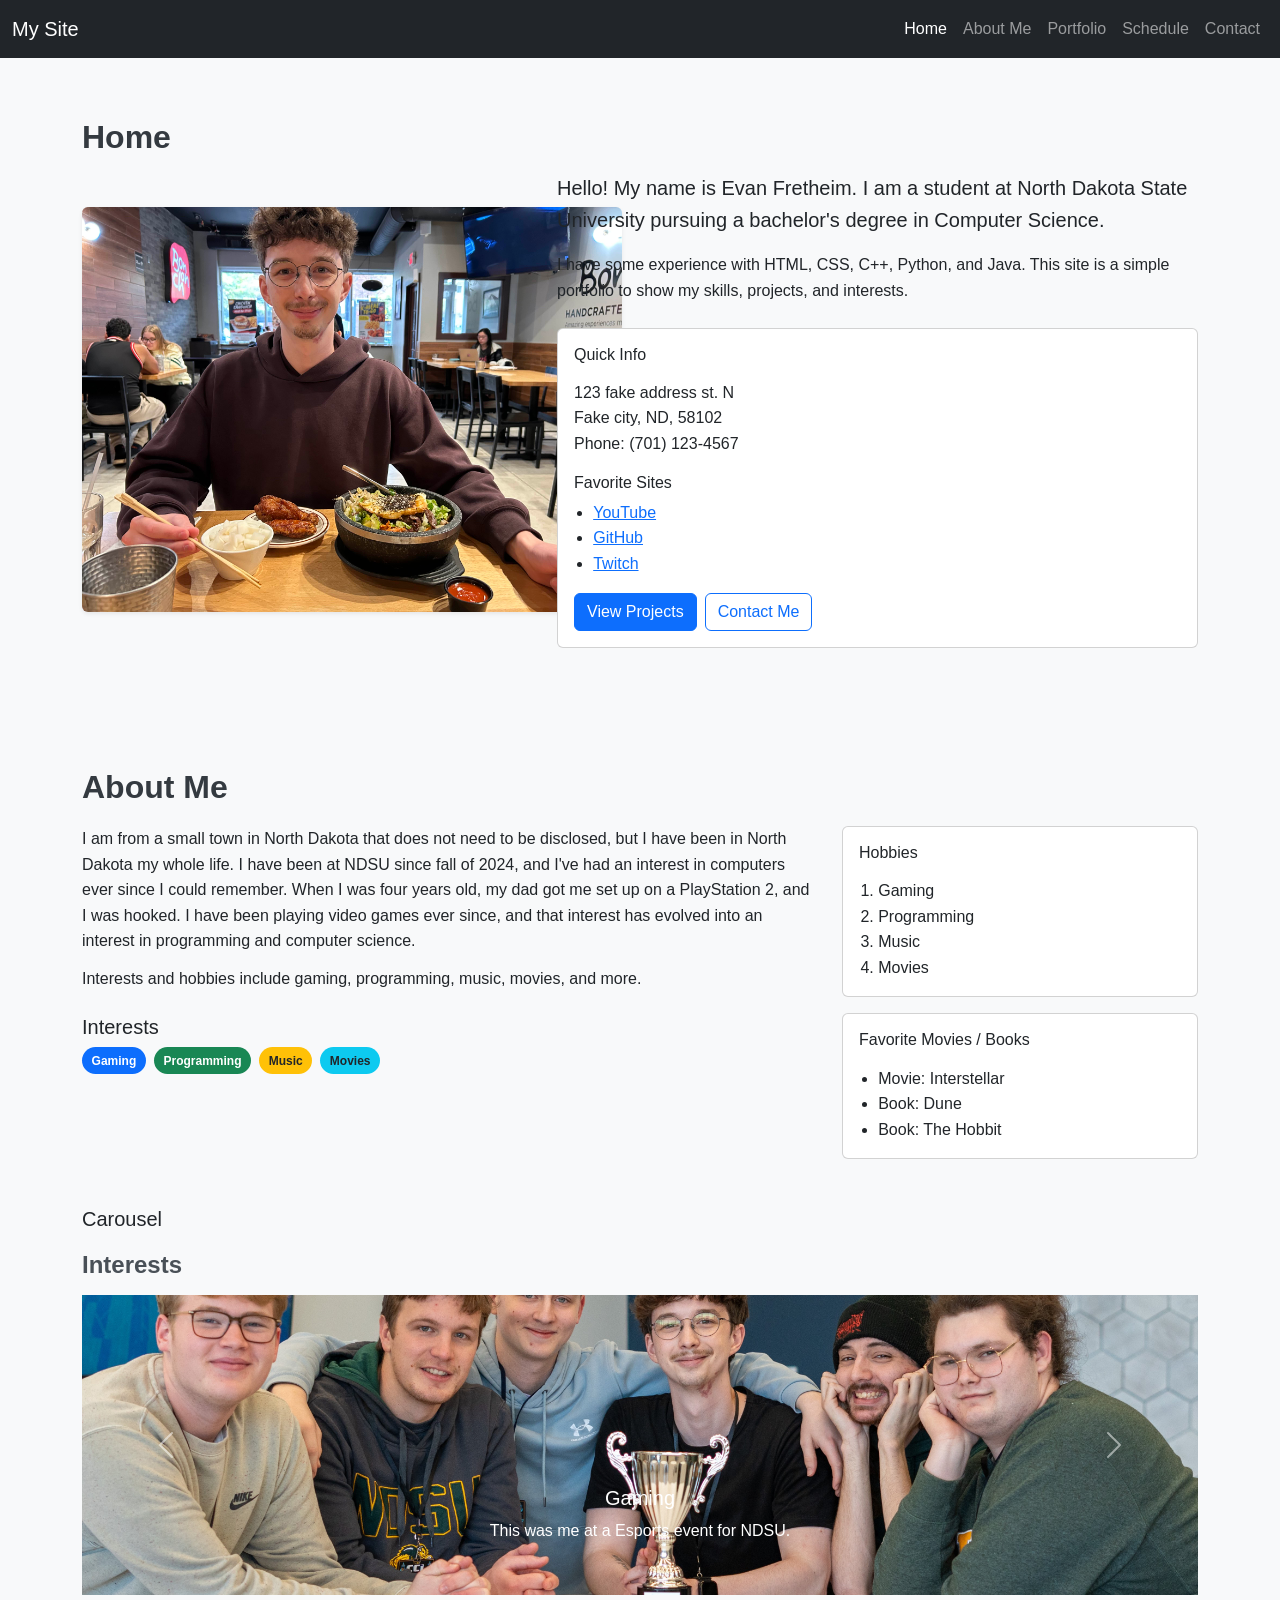
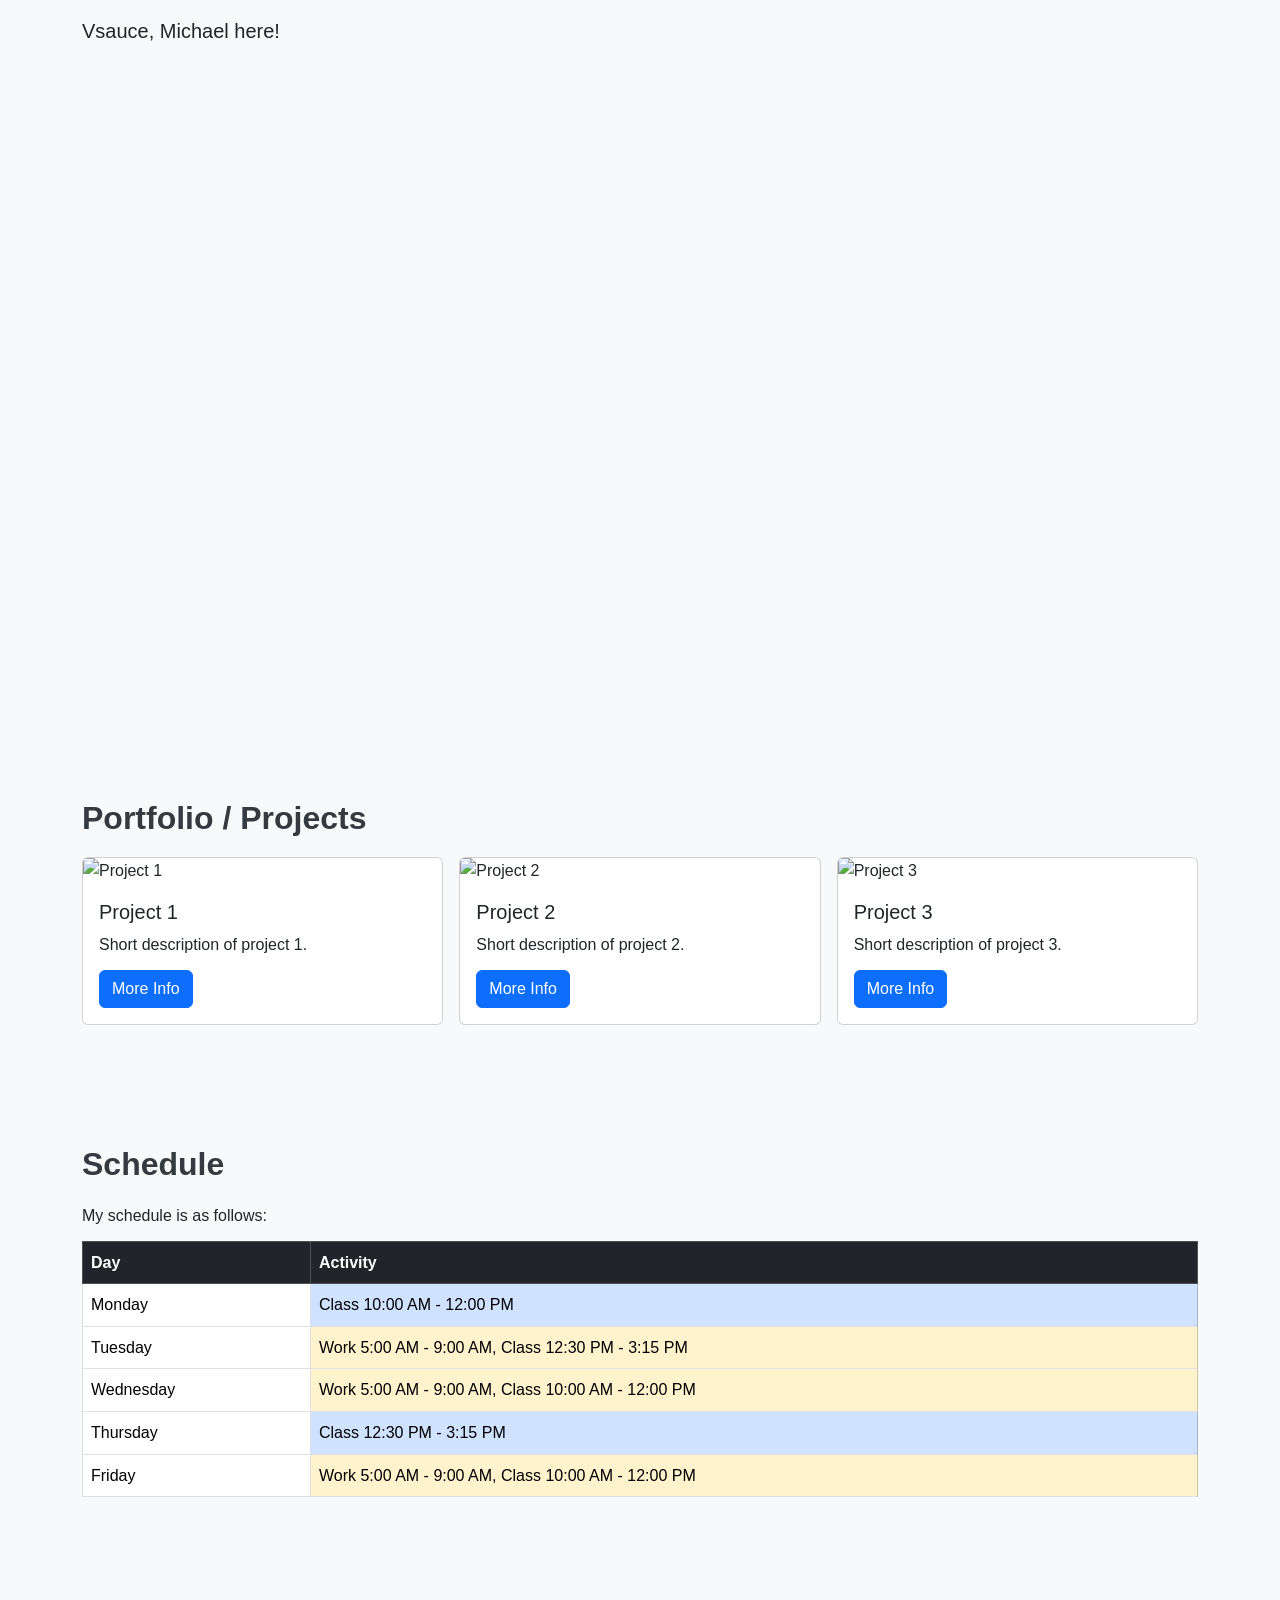
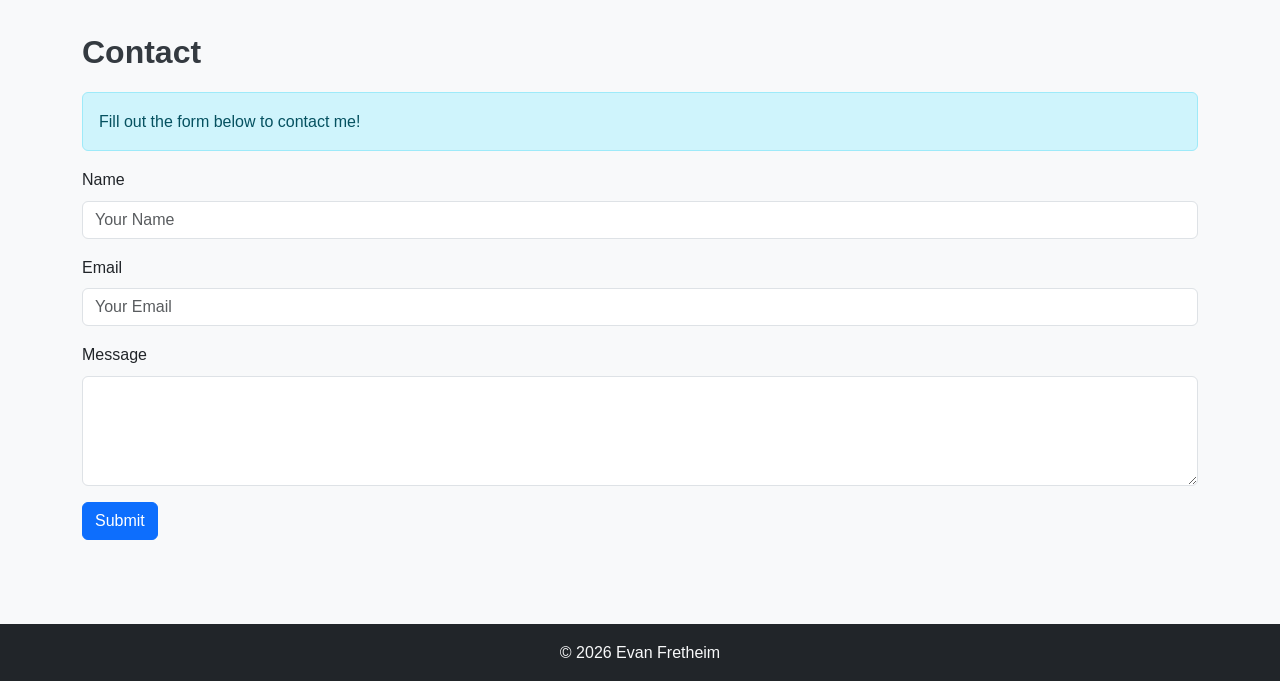
==== .github/index.html @ bf16ab37 "Adding final touches to index.html and style.css" ====
<!doctype html>
<html lang="en">

<head>
    <!-- Required meta tags -->
    <meta charset="utf-8">
    <meta name="viewport" content="width=device-width, initial-scale=1">

    <!-- Bootstrap CSS -->
    <link href="https://cdn.jsdelivr.net/npm/bootstrap@5.0.2/dist/css/bootstrap.min.css" rel="stylesheet"
        integrity="sha384-EVSTQN3/azprG1Anm3QDgpJLIm9Nao0Yz1ztcQTwFspd3yD65VohhpuuCOmLASjC" crossorigin="anonymous">

    <link rel="stylesheet" href="css/style.css">

    <title>Evan Fretheim</title>
</head>

<body>
    <header>
        <nav class="navbar navbar-expand-lg navbar-dark bg-dark">
            <div class="container-fluid">
                <a class="navbar-brand" href="#home">My Site</a>
                <button class="navbar-toggler" type="button" data-bs-toggle="collapse" data-bs-target="#navbarNav"
                    aria-controls="navbarNav" aria-expanded="false" aria-label="Toggle navigation">
                    <span class="navbar-toggler-icon"></span>
                </button>
                <div class="collapse navbar-collapse" id="navbarNav">
                    <ul class="navbar-nav ms-auto">
                        <li class="nav-item">
                            <a class="nav-link active" aria-current="page" href="#home">Home</a>
                        </li>
                        <li class="nav-item">
                            <a class="nav-link" href="#aboutme">About Me</a>
                        </li>
                        <li class="nav-item">
                            <a class="nav-link" href="#portfolio">Portfolio</a>
                        </li>
                        <li class="nav-item">
                            <a class="nav-link" href="#schedule">Schedule</a>
                        </li>
                        <li class="nav-item">
                            <a class="nav-link" href="#contact">Contact</a>
                        </li>
                    </ul>
                </div>
            </div>
        </nav>
    </header>


    <!-- == HOME == -->
    <main>
        <section id="home" class="section-space">
            <div class="container">
                <h1 class="mb-3">Home</h1>

                <div class="row align-items-center g-4">
                    <!-- Left column: image -->
                    <div class="col-12 col-lg-5 text-center">
                        <img src="images/me.jpg" alt="me" class="img-fluid rounded shadow-sm"
                            style="max-width: 540px;" />
                    </div>

                    <!-- Right column: intro + card -->
                    <div class="col-12 col-lg-7">
                        <p class="lead mb-3">
                            Hello! My name is Evan Fretheim. I am a student at North Dakota State University pursuing a
                            bachelor's
                            degree in Computer Science.
                        </p>

                        <p class="mb-4">
                            I have some experience with HTML, CSS, C++, Python, and Java. This site is a simple
                            portfolio to show my
                            skills, projects, and interests.
                        </p>

                        <div class="card">
                            <div class="card-body">
                                <h2 class="h6 mb-3">Quick Info</h2>

                                <address class="mb-3">
                                    123 fake address st. N <br />
                                    Fake city, ND, 58102<br />
                                    Phone: (701) 123-4567<br />
                                </address>

                                <h2 class="h6 mb-2">Favorite Sites</h2>
                                <ul class="mb-3">
                                    <li><a href="https://www.youtube.com" target="_blank">YouTube</a></li>
                                    <li><a href="https://www.github.com" target="_blank">GitHub</a></li>
                                    <li><a href="https://www.twitch.tv" target="_blank">Twitch</a></li>
                                </ul>

                                <div class="d-flex flex-wrap gap-2">
                                    <a class="btn btn-primary" href="#portfolio">View Projects</a>
                                    <a class="btn btn-outline-primary" href="#contact">Contact Me</a>
                                </div>
                            </div>
                        </div>
                    </div>
                </div>

            </div>
        </section>

        <!-- == ABOUT ME == -->
        <section id="aboutme" class="section-space">
            <div class="container">
                <h1>About Me</h1>

                <div class="row g-4">
                    <!-- Left column: main text -->
                    <div class="col-12 col-lg-8">
                        <article>
                            <p>
                                I am from a small town in North Dakota that does not need to be disclosed, but I have
                                been in North
                                Dakota my whole life.
                                I have been at NDSU since fall of 2024, and I've had an interest in computers ever since
                                I could
                                remember.
                                When I was four years old, my dad got me set up on a PlayStation 2, and I was hooked. I
                                have been
                                playing video games ever since,
                                and that interest has evolved into an interest in programming and computer science.
                            </p>

                            <p class="mb-0">
                                Interests and hobbies include gaming, programming, music, movies, and more.
                            </p>
                        </article>

                        <h2 class="h5 mt-4">Interests</h2>
                        <div class="d-flex flex-wrap gap-2">
                            <span class="badge bg-primary">Gaming</span>
                            <span class="badge bg-success">Programming</span>
                            <span class="badge bg-warning text-dark">Music</span>
                            <span class="badge bg-info text-dark">Movies</span>
                        </div>
                    </div>

                    <!-- Right column: quick cards -->
                    <div class="col-12 col-lg-4">
                        <div class="card mb-3">
                            <div class="card-body">
                                <h2 class="h6 mb-3">Hobbies</h2>
                                <ol class="mb-0">
                                    <li>Gaming</li>
                                    <li>Programming</li>
                                    <li>Music</li>
                                    <li>Movies</li>
                                </ol>
                            </div>
                        </div>

                        <div class="card">
                            <div class="card-body">
                                <h2 class="h6 mb-3">Favorite Movies / Books</h2>
                                <ul class="mb-0">
                                    <li>Movie: Interstellar</li>
                                    <li>Book: Dune</li>
                                    <li>Book: The Hobbit</li>
                                </ul>
                            </div>
                        </div>
                    </div>
                </div>

                <!-- Carousel stays below -->
                <h2 class="h5 mt-5">Carousel</h2>


                <!-- == Carousel == -->
                <h2>Interests</h2>
                <div id="carouselExample" class="carousel slide" data-bs-ride="carousel">
                    <div class="carousel-inner">
                        <div class="carousel-item active">
                            <img src="images/esports.png" class="d-block w-100" alt="Gaming">
                            <div class="carousel-caption d-none d-md-block">
                                <h5>Gaming</h5>
                                <p>This was me at a Esports event for NDSU.</p>
                            </div>
                        </div>
                        <div class="carousel-item">
                            <img src="images/programming.avif" class="d-block w-100" alt="Programming">
                            <div class="carousel-caption d-none d-md-block">
                                <h5>Programming</h5>
                                <p>I also enjoy programming and learning new languages.</p>
                            </div>
                        </div>
                        <div class="carousel-item">
                            <img src="images/music.jpg" class="d-block w-100" alt="Music">
                            <div class="carousel-caption d-none d-md-block">
                                <h5 style="color: darkblue">Music</h5>
                                <p style="color: darkblue">Music is another one of my interests.</p>
                            </div>
                        </div>
                    </div>
                    <button class="carousel-control-prev" type="button" data-bs-target="#carouselExample"
                        data-bs-slide="prev">
                        <span class="carousel-control-prev-icon" aria-hidden="true"></span>
                        <span class="visually-hidden">Previous</span>
                    </button>
                    <button class="carousel-control-next" type="button" data-bs-target="#carouselExample"
                        data-bs-slide="next">
                        <span class="carousel-control-next-icon" aria-hidden="true"></span>
                        <span class="visually-hidden">Next</span>
                    </button>
                </div>

                <h2 class="h5 mt-4">Vsauce, Michael here!</h2>
                <div class="ratio ratio-16x9">
                    <iframe src="https://www.youtube.com/embed/s86-Z-CbaHA" title="The Banach–Tarski Paradox"
                        allowfullscreen>
                    </iframe>
                </div>

            </div>
        </section>

        <!-- == PORTFOLIO == -->
        <section id="portfolio" class="section-space">
            <div class="container">
                <h1>Portfolio / Projects</h1>
                <div class="row g-3">
                    <div class="col-12 col-md-4">
                        <div class="card">
                            <img src="https://picsum.photos/600/300?random=5" class="card-img-top" alt="Project 1">
                            <div class="card-body">
                                <h2 class="h5 card-title">Project 1</h2>
                                <p class="card-text">Short description of project 1.</p>
                                <button class="btn btn-primary" data-bs-toggle="modal" data-bs-target="#projectModal">
                                    More Info
                                </button>
                            </div>
                        </div>
                    </div>

                    <div class="col-12 col-md-4">
                        <div class="card">
                            <img src="https://picsum.photos/600/300?random=6" class="card-img-top" alt="Project 2">
                            <div class="card-body">
                                <h2 class="h5 card-title">Project 2</h2>
                                <p class="card-text">Short description of project 2.</p>
                                <button class="btn btn-primary" data-bs-toggle="modal" data-bs-target="#projectModal">
                                    More Info
                                </button>
                            </div>
                        </div>
                    </div>

                    <div class="col-12 col-md-4">
                        <div class="card">
                            <img src="https://picsum.photos/600/300?random=7" class="card-img-top" alt="Project 3">
                            <div class="card-body">
                                <h2 class="h5 card-title">Project 3</h2>
                                <p class="card-text">Short description of project 3.</p>
                                <button class="btn btn-primary" data-bs-toggle="modal" data-bs-target="#projectModal">
                                    More Info
                                </button>
                            </div>
                        </div>
                    </div>
                </div>
            </div>
        </section>

        <!-- == SCHEDULE == -->
        <section id="schedule" class="section-space">
            <div class="container">
                <h1>Schedule</h1>
                <p>My schedule is as follows:</p>
                <table class="table table-bordered">
                    <thead class="table-dark">
                        <tr>
                            <th>Day</th>
                            <th>Activity</th>
                        </tr>
                    </thead>
                    <tbody>
                        <tr>
                            <td>Monday</td>
                            <td class="table-primary">Class 10:00 AM - 12:00 PM</td>
                        </tr>
                        <tr>
                            <td>Tuesday</td>
                            <td class="table-warning">Work 5:00 AM - 9:00 AM, Class 12:30 PM - 3:15 PM</td>
                        </tr>
                        <tr>
                            <td>Wednesday</td>
                            <td class="table-warning">Work 5:00 AM - 9:00 AM, Class 10:00 AM - 12:00 PM</td>
                        </tr>
                        <tr>
                            <td>Thursday</td>
                            <td class="table-primary">Class 12:30 PM - 3:15 PM</td>
                        </tr>
                        <tr>
                            <td>Friday</td>
                            <td class="table-warning">Work 5:00 AM - 9:00 AM, Class 10:00 AM - 12:00 PM</td>
                        </tr>
                    </tbody>
                </table>

            </div>
        </section>

        <!-- == CONTACT == -->
        <section id="contact" class="section-space">
            <div class="container">
                <h1>Contact</h1>

                <div class="alert alert-info">
                    Fill out the form below to contact me!
                </div>

                <form>
                    <div class="mb-3">
                        <label for="name" class="form-label">Name</label>
                        <input type="text" class="form-control" id="name" placeholder="Your Name" required>
                    </div>

                    <div class="mb-3">
                        <label for="email" class="form-label">Email</label>
                        <input type="email" class="form-control" id="email" placeholder="Your Email" required>
                    </div>

                    <div class="mb-3">
                        <label for="message" class="form-label">Message</label>
                        <textarea id="message" class="form-control" rows="4" required></textarea>
                    </div>

                    <button type="submit" class="btn btn-primary">Submit</button>
                </form>

            </div>
        </section>
    </main>

    <div class="modal fade" id="projectModal" tabindex="-1" aria-hidden="true">
        <div class="modal-dialog">
            <div class="modal-content">
                <div class="modal-header">
                    <h5 class="modal-title">Project Details</h5>
                    <button type="button" class="btn-close" data-bs-dismiss="modal"></button>
                </div>
                <div class="modal-body">
                    More details about the selected project.
                </div>
                <div class="modal-footer">
                    <button type="button" class="btn btn-secondary" data-bs-dismiss="modal">Close</button>
                </div>
            </div>
        </div>
    </div>


    <script src="https://cdn.jsdelivr.net/npm/bootstrap@5.0.2/dist/js/bootstrap.bundle.min.js"></script>

    <footer class="bg-dark text-light text-center py-3 mt-4">
        © 2026 Evan Fretheim
    </footer>
</body>

</html>
---- .github/css/style.css ----
.section-space {
    padding: 60px 0;
}

a {
    transition: color 0.2s ease;
}

a:hover {
    color: blue;
}

body {
    background-color: #f8f9fa;
    font-family: Arial, Helvetica, sans-serif;
    color: #212529;
    line-height: 1.6;
}

h1 {
    color: #343a40;
    font-size: 2rem;
    font-weight: 700;
    margin-bottom: 20px;
}

h2 {
    color: #495057;
    font-size: 1.5rem;
    font-weight: 600;
    margin-bottom: 15px;
    margin-top: 20px;
}

.card {
    transition: transform 0.2s ease;
}

.card:hover {
    transform: translateY(-5px);
}

.carousel img {
    height: 300px;
    object-fit: cover;
}

p {
    margin-bottom: 12px;
}

img {
    max-width: 100%;
    height: auto;
}

ul,
ol {
    padding-left: 1.2rem;
}

.badge {
    padding: 0.6em 0.8em;
    border-radius: 999px;
    font-weight: 600;
}
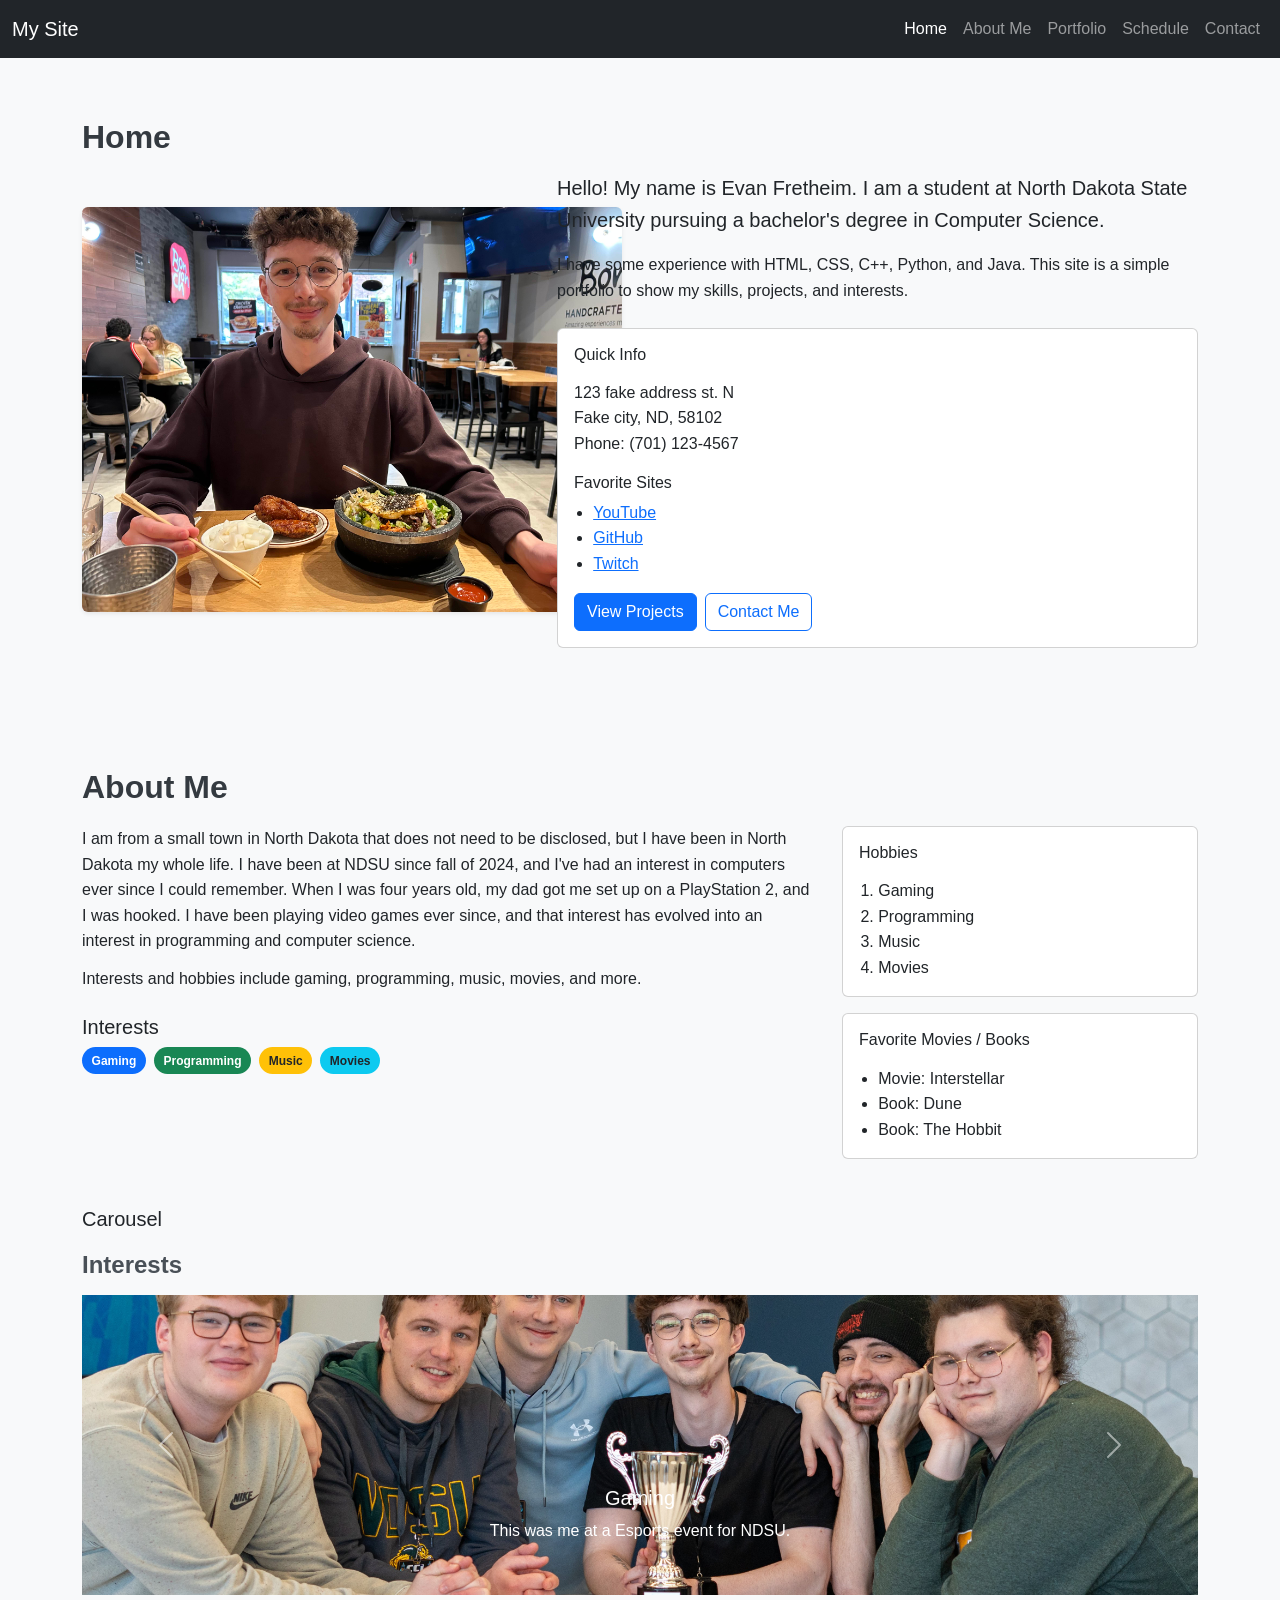
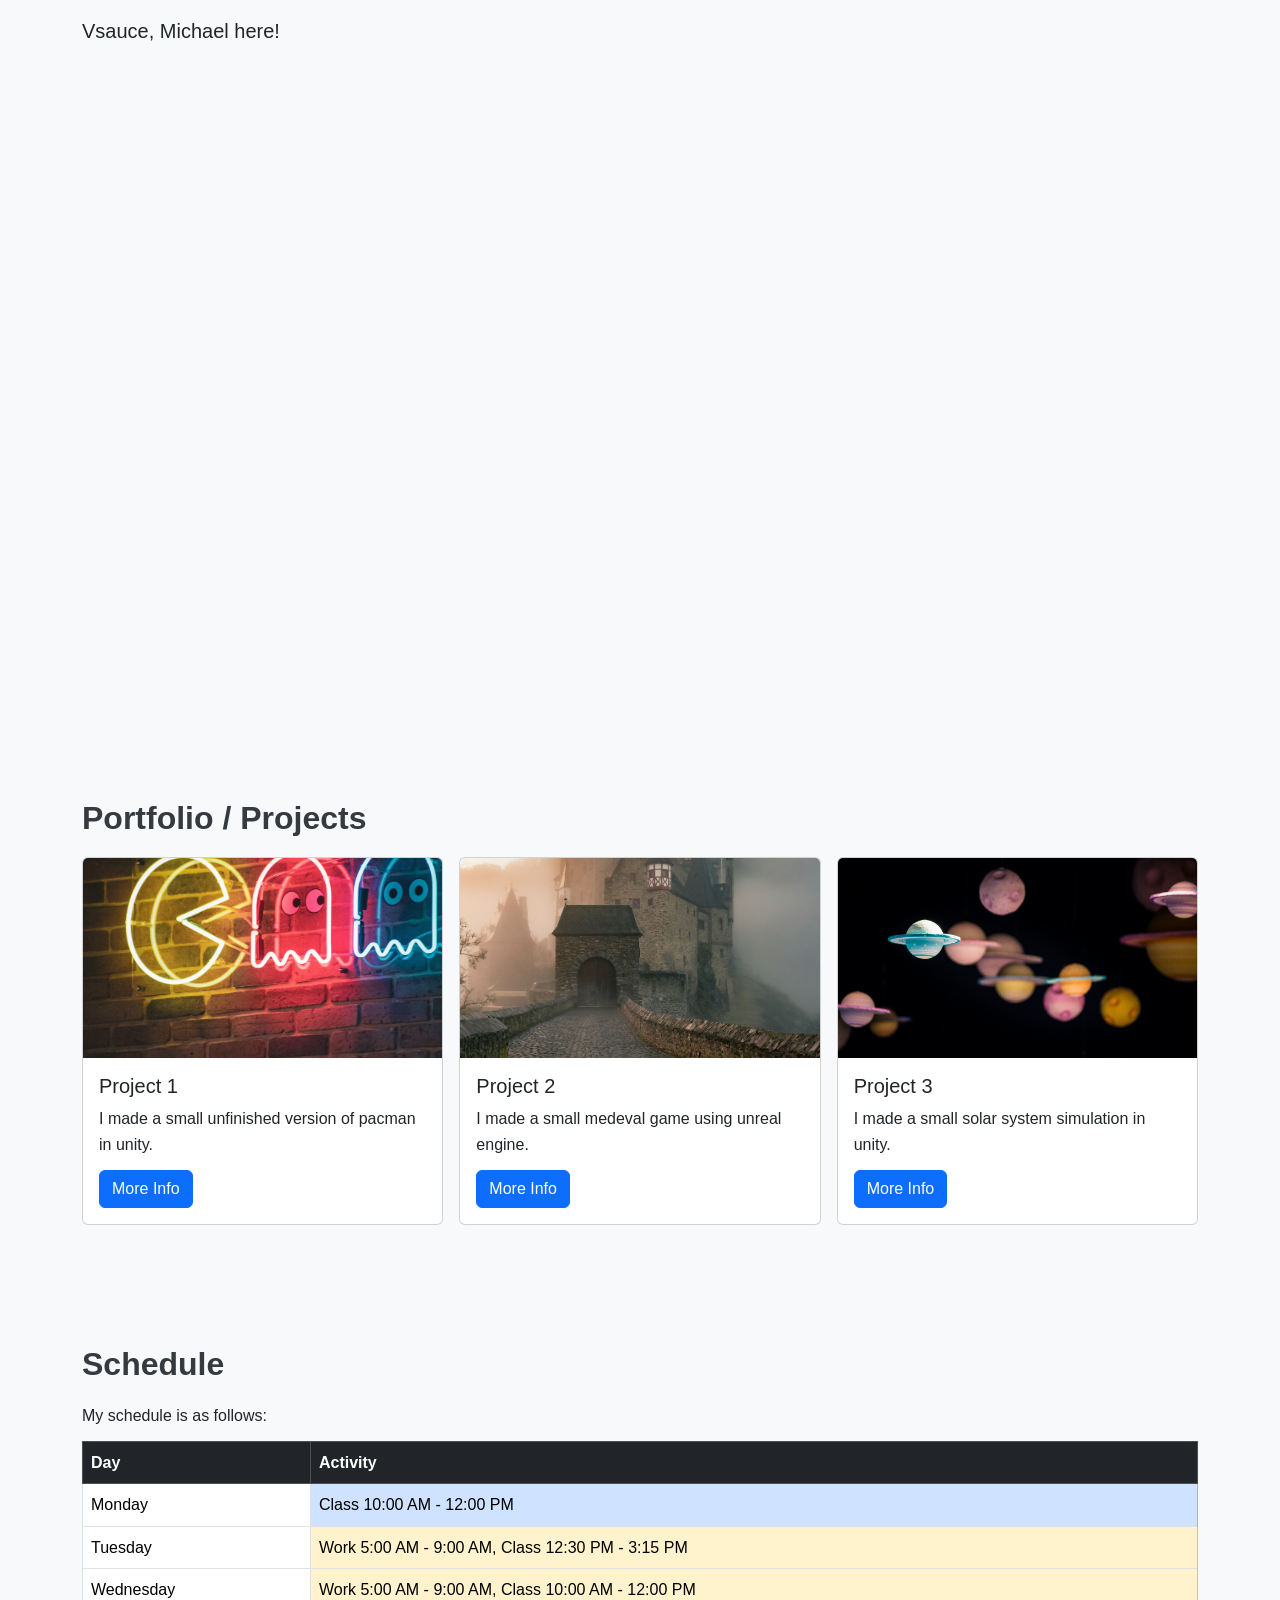
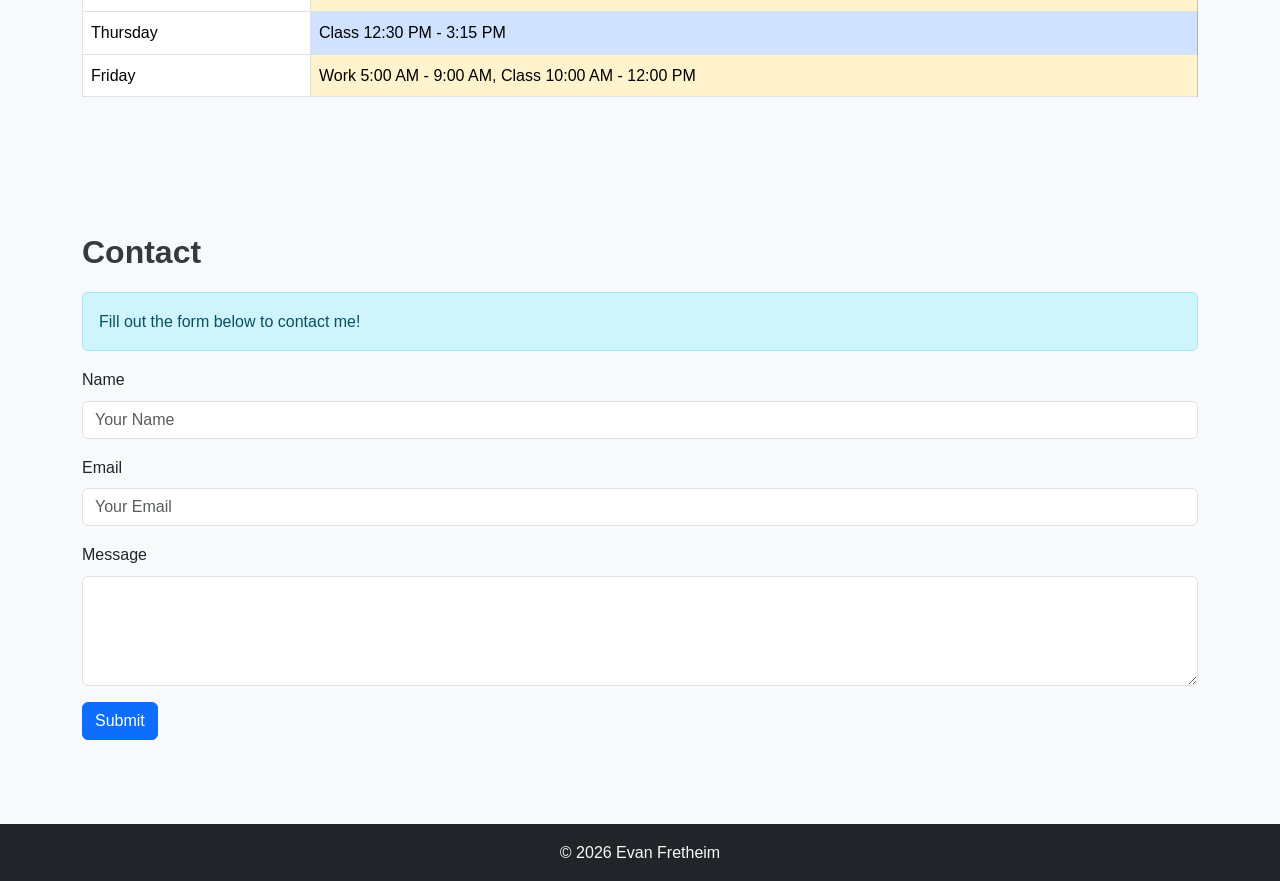
==== commit 89b97507: "Adding final touches to index.html and style.css" ====
--- a/.github/index.html
+++ b/.github/index.html
@@ -226,10 +226,11 @@
                 <div class="row g-3">
                     <div class="col-12 col-md-4">
                         <div class="card">
-                            <img src="https://picsum.photos/600/300?random=5" class="card-img-top" alt="Project 1">
+                            <img src="images/pacman.jpg" class="card-img-top" alt="Project 1"
+                                style="height: 200px; object-fit: cover;">
                             <div class="card-body">
                                 <h2 class="h5 card-title">Project 1</h2>
-                                <p class="card-text">Short description of project 1.</p>
+                                <p class="card-text">I made a small unfinished version of pacman in unity.</p>
                                 <button class="btn btn-primary" data-bs-toggle="modal" data-bs-target="#projectModal">
                                     More Info
                                 </button>
@@ -239,10 +240,11 @@
 
                     <div class="col-12 col-md-4">
                         <div class="card">
-                            <img src="https://picsum.photos/600/300?random=6" class="card-img-top" alt="Project 2">
+                            <img src="images/medival.jpg" class="card-img-top" alt="Project 2"
+                                style="height: 200px; object-fit: cover;">
                             <div class="card-body">
                                 <h2 class="h5 card-title">Project 2</h2>
-                                <p class="card-text">Short description of project 2.</p>
+                                <p class="card-text">I made a small medeval game using unreal engine.</p>
                                 <button class="btn btn-primary" data-bs-toggle="modal" data-bs-target="#projectModal">
                                     More Info
                                 </button>
@@ -252,10 +254,11 @@
 
                     <div class="col-12 col-md-4">
                         <div class="card">
-                            <img src="https://picsum.photos/600/300?random=7" class="card-img-top" alt="Project 3">
+                            <img src="images/solar.jpg" class="card-img-top" alt="Project 3"
+                                style="height: 200px; object-fit: cover;">
                             <div class="card-body">
                                 <h2 class="h5 card-title">Project 3</h2>
-                                <p class="card-text">Short description of project 3.</p>
+                                <p class="card-text">I made a small solar system simulation in unity.</p>
                                 <button class="btn btn-primary" data-bs-toggle="modal" data-bs-target="#projectModal">
                                     More Info
                                 </button>
@@ -345,7 +348,7 @@
                     <button type="button" class="btn-close" data-bs-dismiss="modal"></button>
                 </div>
                 <div class="modal-body">
-                    More details about the selected project.
+                    I made these projects in a programming bootcamp that I attended before college.
                 </div>
                 <div class="modal-footer">
                     <button type="button" class="btn btn-secondary" data-bs-dismiss="modal">Close</button>
